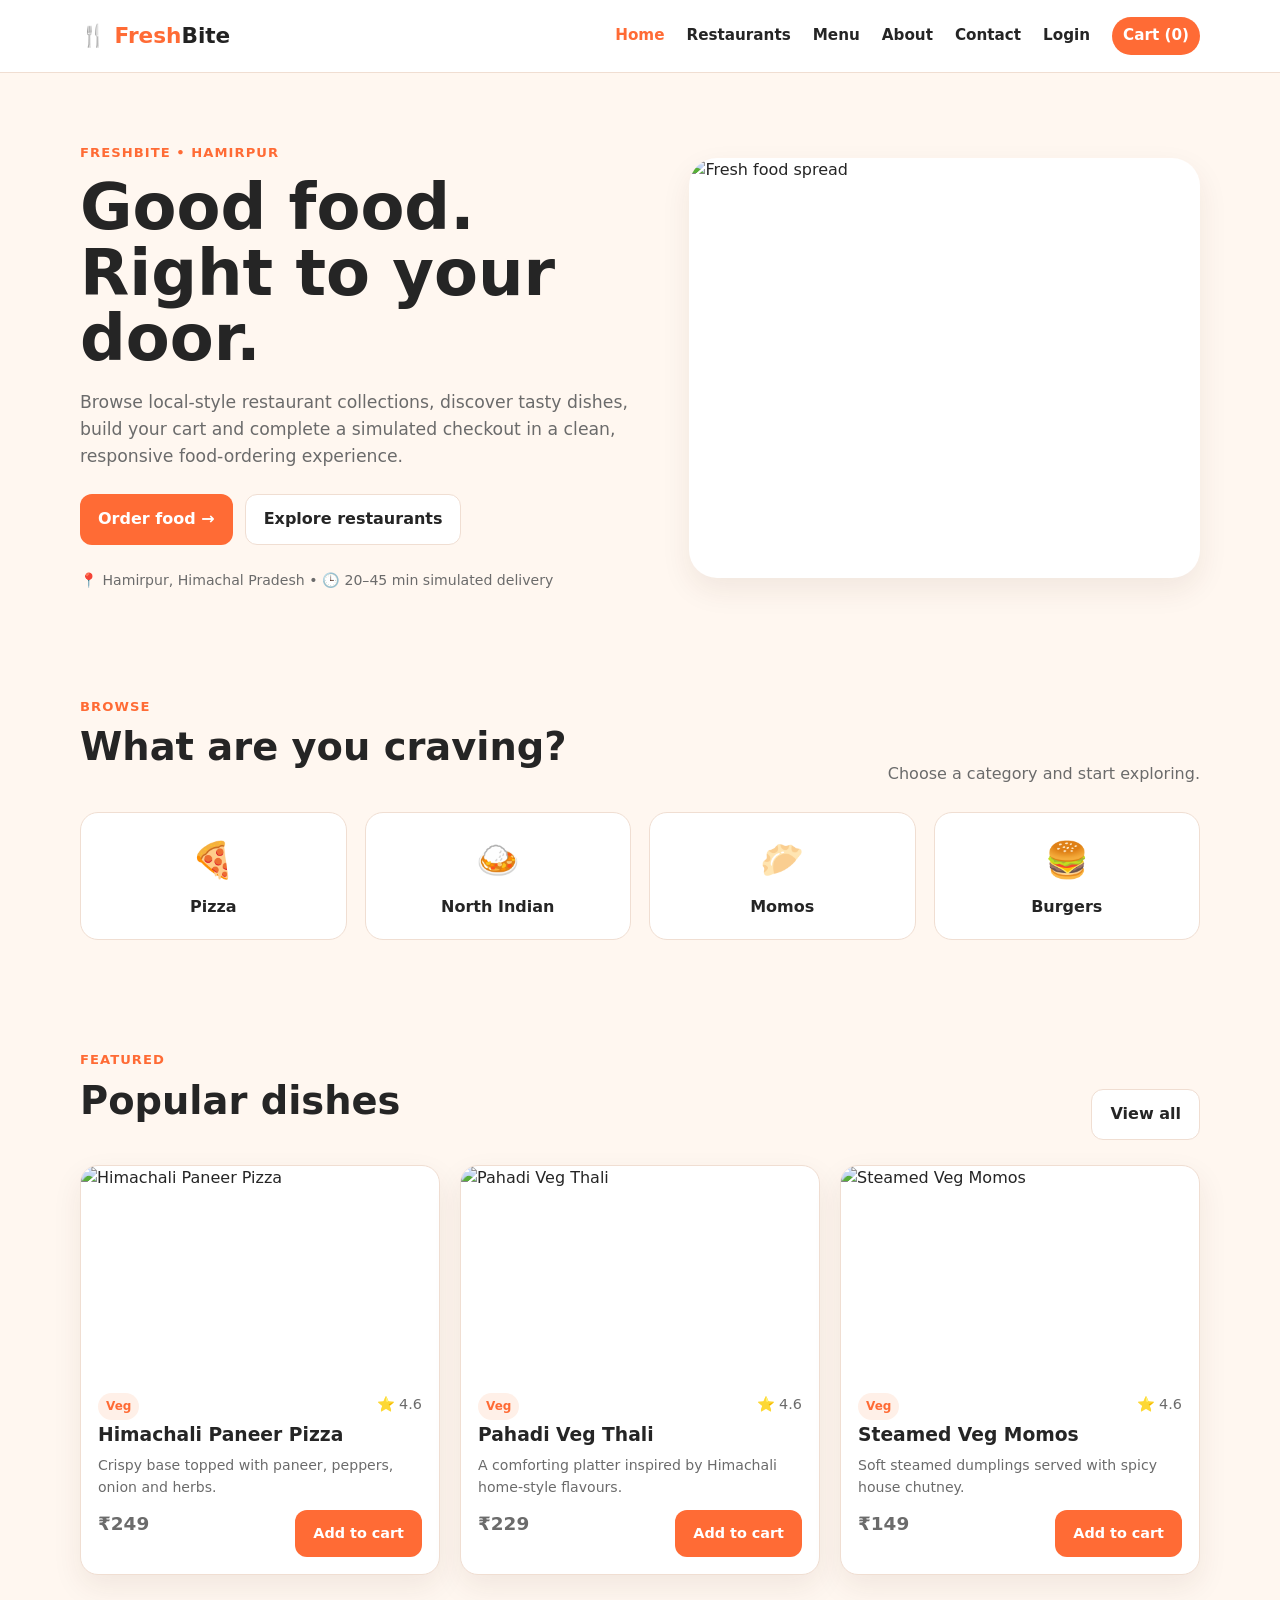
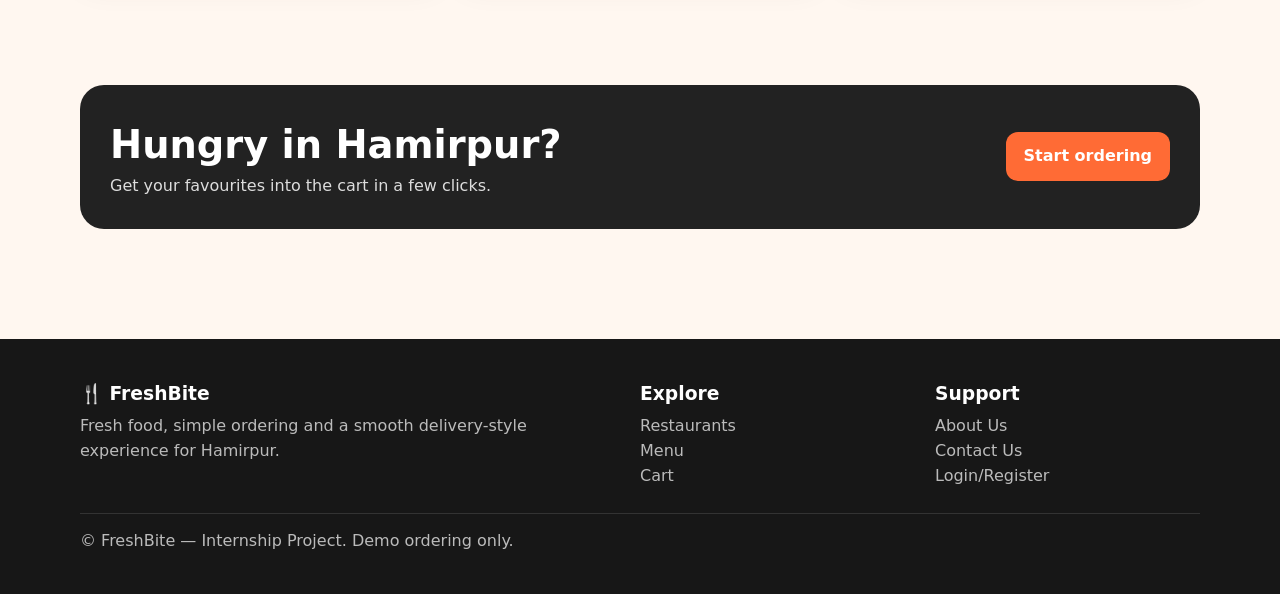
==== index.html @ 422125e4 "Add files via upload" ====
<!doctype html><html lang="en"><head><meta charset="utf-8"><meta name="viewport" content="width=device-width,initial-scale=1"><meta name="description" content="FreshBite online food ordering internship project for Hamirpur, Himachal Pradesh"><title>Home | FreshBite</title><link rel="stylesheet" href="style.css"></head><body><header><div class="container nav">
<a class="logo" href="index.html">🍴 Fresh<span>Bite</span></a>
<button class="menu-btn" aria-label="Menu">☰</button>
<nav class="navlinks">
<a class="active" href="index.html">Home</a>
<a class="" href="restaurants.html">Restaurants</a>
<a class="" href="menu.html">Menu</a>
<a class="" href="about.html">About</a>
<a class="" href="contact.html">Contact</a>
<a href="auth.html">Login</a>
<a class="cart-pill" href="cart.html">Cart (<span class="cart-count">0</span>)</a>
</nav></div></header><main><section class="hero"><div class="container hero-grid"><div><div class="eyebrow">FreshBite • Hamirpur</div><h1>Good food.<br>Right to your door.</h1><p class="lead">Browse local-style restaurant collections, discover tasty dishes, build your cart and complete a simulated checkout in a clean, responsive food-ordering experience.</p><div class="hero-actions"><a class="btn btn-primary" href="menu.html">Order food →</a><a class="btn btn-secondary" href="restaurants.html">Explore restaurants</a></div><p class="small">📍 Hamirpur, Himachal Pradesh • 🕒 20–45 min simulated delivery</p></div><div class="hero-card"><img src="https://images.unsplash.com/photo-1504674900247-0877df9cc836?auto=format&fit=crop&w=1200&q=85" alt="Fresh food spread"></div></div></section>
<section class="section"><div class="container"><div class="section-head"><div><div class="eyebrow">Browse</div><h2>What are you craving?</h2></div><p>Choose a category and start exploring.</p></div><div class="grid-4"><a class="category" href="menu.html"><div class="icon">🍕</div>Pizza</a><a class="category" href="menu.html"><div class="icon">🍛</div>North Indian</a><a class="category" href="menu.html"><div class="icon">🥟</div>Momos</a><a class="category" href="menu.html"><div class="icon">🍔</div>Burgers</a></div></div></section>
<section class="section"><div class="container"><div class="section-head"><div><div class="eyebrow">Featured</div><h2>Popular dishes</h2></div><a href="menu.html" class="btn btn-secondary">View all</a></div><div class="grid"><article class="card"><img src="https://images.unsplash.com/photo-1574071318508-1cdbab80d002?auto=format&fit=crop&w=900&q=80" alt="Himachali Paneer Pizza"><div class="card-body"><div class="meta"><span class="badge">Veg</span><span>⭐ 4.6</span></div><h3>Himachali Paneer Pizza</h3><p class="small">Crispy base topped with paneer, peppers, onion and herbs.</p><div class="meta" style="margin-top:12px"><span class="price">₹249</span><button class="btn btn-primary" onclick="addToCart('pizza')">Add to cart</button></div></div></article><article class="card"><img src="https://images.unsplash.com/photo-1546833999-b9f581a1996d?auto=format&fit=crop&w=900&q=80" alt="Pahadi Veg Thali"><div class="card-body"><div class="meta"><span class="badge">Veg</span><span>⭐ 4.6</span></div><h3>Pahadi Veg Thali</h3><p class="small">A comforting platter inspired by Himachali home-style flavours.</p><div class="meta" style="margin-top:12px"><span class="price">₹229</span><button class="btn btn-primary" onclick="addToCart('thali')">Add to cart</button></div></div></article><article class="card"><img src="https://images.unsplash.com/photo-1625220194771-7ebdea0b70b9?auto=format&fit=crop&w=900&q=80" alt="Steamed Veg Momos"><div class="card-body"><div class="meta"><span class="badge">Veg</span><span>⭐ 4.6</span></div><h3>Steamed Veg Momos</h3><p class="small">Soft steamed dumplings served with spicy house chutney.</p><div class="meta" style="margin-top:12px"><span class="price">₹149</span><button class="btn btn-primary" onclick="addToCart('momos')">Add to cart</button></div></div></article></div></div></section>
<section class="section"><div class="container"><div class="banner"><div><h2 style="margin:0">Hungry in Hamirpur?</h2><p>Get your favourites into the cart in a few clicks.</p></div><a class="btn btn-primary" href="menu.html">Start ordering</a></div></div></section></main><footer><div class="container footer-grid">
<div><h3>🍴 FreshBite</h3><p>Fresh food, simple ordering and a smooth delivery-style experience for Hamirpur.</p></div>
<div><h3>Explore</h3><p><a href="restaurants.html">Restaurants</a></p><p><a href="menu.html">Menu</a></p><p><a href="cart.html">Cart</a></p></div>
<div><h3>Support</h3><p><a href="about.html">About Us</a></p><p><a href="contact.html">Contact Us</a></p><p><a href="auth.html">Login/Register</a></p></div>
</div><div class="container" style="margin-top:25px;border-top:1px solid #333;padding-top:15px"><p>© <span id="year"></span> FreshBite — Internship Project. Demo ordering only.</p></div></footer><div id="toast" class="toast"></div><script src="app.js"></script></body></html>
---- style.css ----
:root{
  --primary:#ff6b35;
  --primary-dark:#e85b28;
  --cream:#fff7f0;
  --card:#ffffff;
  --text:#252525;
  --muted:#6b6b6b;
  --border:#f0ded2;
  --green:#2e8b57;
  --shadow:0 12px 30px rgba(80,40,20,.08);
}
*{box-sizing:border-box;margin:0;padding:0}
html{scroll-behavior:smooth}
body{font-family:Inter,system-ui,-apple-system,BlinkMacSystemFont,"Segoe UI",sans-serif;background:var(--cream);color:var(--text);line-height:1.55}
a{text-decoration:none;color:inherit}
img{max-width:100%;display:block}
button,input,select,textarea{font:inherit}
.container{width:min(1120px,92%);margin:auto}
header{position:sticky;top:0;z-index:50;background:rgba(255,255,255,.96);backdrop-filter:blur(12px);border-bottom:1px solid var(--border)}
.nav{height:72px;display:flex;align-items:center;justify-content:space-between;gap:20px}
.logo{font-weight:900;font-size:1.35rem;color:var(--primary)}
.logo span{color:#222}
.navlinks{display:flex;align-items:center;gap:22px;font-weight:700;font-size:.95rem}
.navlinks a:hover,.navlinks a.active{color:var(--primary)}
.menu-btn{display:none;border:0;background:none;font-size:1.7rem}
.cart-pill{background:var(--primary);color:white;padding:7px 11px;border-radius:999px;font-weight:800}
.hero{padding:70px 0 50px}
.hero-grid{display:grid;grid-template-columns:1.05fr .95fr;gap:45px;align-items:center}
.eyebrow{color:var(--primary);font-weight:900;text-transform:uppercase;letter-spacing:.08em;font-size:.82rem}
h1{font-size:clamp(2.4rem,5vw,4.7rem);line-height:1.02;margin:12px 0 18px}
h2{font-size:clamp(1.7rem,3vw,2.5rem);margin-bottom:10px}
h3{margin-bottom:6px}
.lead{font-size:1.08rem;color:var(--muted);max-width:650px}
.hero-actions{display:flex;gap:12px;flex-wrap:wrap;margin:25px 0}
.btn{border:0;border-radius:12px;padding:12px 18px;font-weight:800;cursor:pointer;display:inline-flex;align-items:center;justify-content:center;gap:8px}
.btn-primary{background:var(--primary);color:white}
.btn-primary:hover{background:var(--primary-dark)}
.btn-secondary{background:white;border:1px solid var(--border)}
.btn-danger{background:#fee2e2;color:#991b1b}
.hero-card{border-radius:28px;overflow:hidden;box-shadow:var(--shadow);background:white}
.hero-card img{height:420px;width:100%;object-fit:cover}
.section{padding:55px 0}
.section-head{display:flex;align-items:end;justify-content:space-between;gap:20px;margin-bottom:25px}
.section-head p{color:var(--muted)}
.grid{display:grid;grid-template-columns:repeat(3,1fr);gap:20px}
.grid-4{display:grid;grid-template-columns:repeat(4,1fr);gap:18px}
.card{background:var(--card);border:1px solid var(--border);border-radius:18px;overflow:hidden;box-shadow:var(--shadow)}
.card-body{padding:17px}
.card img{width:100%;height:210px;object-fit:cover}
.meta{display:flex;justify-content:space-between;gap:8px;color:var(--muted);font-size:.9rem}
.price{font-weight:900;font-size:1.15rem}
.badge{display:inline-block;padding:4px 8px;border-radius:999px;font-size:.75rem;font-weight:900;background:#fff0e8;color:var(--primary)}
.badge.green{background:#eaf7ef;color:var(--green)}
.category{padding:20px;text-align:center;background:white;border:1px solid var(--border);border-radius:18px;font-weight:800}
.category .icon{font-size:2.2rem;margin-bottom:7px}
.banner{background:#222;color:white;border-radius:24px;padding:30px;display:flex;justify-content:space-between;align-items:center;gap:25px}
.banner p{color:#ddd}
.page-title{padding:55px 0 30px}
.filters{display:flex;gap:10px;flex-wrap:wrap;margin-bottom:25px}
.filters input,.filters select,.form-control{width:100%;padding:12px 13px;border:1px solid var(--border);border-radius:10px;background:white;outline:none}
.filters input{max-width:340px}
.filter-btn{border:1px solid var(--border);background:white;border-radius:999px;padding:9px 14px;cursor:pointer;font-weight:700}
.filter-btn.active{background:var(--primary);color:white;border-color:var(--primary)}
.form-grid{display:grid;grid-template-columns:1fr 1fr;gap:16px}
.form-group{display:flex;flex-direction:column;gap:6px}
.form-group.full{grid-column:1/-1}
label{font-weight:800}
textarea.form-control{min-height:110px;resize:vertical}
.product-layout{display:grid;grid-template-columns:1fr 1fr;gap:35px;align-items:start}
.product-image{border-radius:22px;overflow:hidden;background:white}
.product-image img{width:100%;height:520px;object-fit:cover}
.product-info{padding:10px 0}
.rating{color:#f59e0b;font-weight:900}
.checklist{list-style:none;display:grid;gap:10px;margin:18px 0}
.checklist li:before{content:"✓";color:var(--green);font-weight:900;margin-right:10px}
.cart-layout{display:grid;grid-template-columns:1.4fr .8fr;gap:25px;align-items:start}
.cart-item{display:grid;grid-template-columns:90px 1fr auto;gap:15px;align-items:center;padding:16px;border-bottom:1px solid var(--border)}
.cart-item img{width:90px;height:75px;border-radius:12px;object-fit:cover}
.qty{display:flex;align-items:center;gap:8px;margin-top:8px}
.qty button{border:1px solid var(--border);background:white;border-radius:8px;width:30px;height:30px;cursor:pointer}
.summary{background:white;border:1px solid var(--border);border-radius:18px;padding:20px;box-shadow:var(--shadow)}
.summary-row{display:flex;justify-content:space-between;margin:10px 0;color:var(--muted)}
.summary-row.total{font-size:1.2rem;color:var(--text);font-weight:900;border-top:1px solid var(--border);padding-top:14px}
.empty{text-align:center;padding:55px 20px;color:var(--muted)}
footer{background:#171717;color:white;padding:40px 0;margin-top:55px}
.footer-grid{display:grid;grid-template-columns:2fr 1fr 1fr;gap:30px}
footer p,footer a{color:#bbb}
.small{font-size:.88rem;color:var(--muted)}
.notice{padding:14px 16px;border-radius:12px;background:#fff1e8;border:1px solid #ffd0ba;color:#9b4d2c;margin:15px 0}
.toast{position:fixed;right:20px;bottom:20px;background:#222;color:white;padding:13px 16px;border-radius:12px;box-shadow:var(--shadow);display:none;z-index:100}
.toast.show{display:block}
.table{width:100%;border-collapse:collapse;background:white;border-radius:16px;overflow:hidden}
.table th,.table td{padding:13px;border-bottom:1px solid var(--border);text-align:left}
.table th{background:#fff0e8}
.hero-mini{padding:30px 0}
.feature-list{display:grid;grid-template-columns:repeat(2,1fr);gap:15px;margin-top:20px}
.feature{background:white;border:1px solid var(--border);border-radius:15px;padding:16px}
.map-box{min-height:300px;background:#ffe6d8;border-radius:20px;display:grid;place-items:center;text-align:center;padding:25px}
@media(max-width:850px){
 .navlinks{display:none;position:absolute;top:72px;left:0;right:0;background:white;border-bottom:1px solid var(--border);padding:18px;flex-direction:column;align-items:flex-start}
 .navlinks.open{display:flex}
 .menu-btn{display:block}
 .hero-grid,.product-layout,.cart-layout{grid-template-columns:1fr}
 .hero-card img{height:330px}
 .grid,.grid-4{grid-template-columns:repeat(2,1fr)}
 .footer-grid{grid-template-columns:1fr}
}
@media(max-width:560px){
 .grid,.grid-4,.form-grid,.feature-list{grid-template-columns:1fr}
 h1{font-size:2.6rem}
 .hero{padding-top:35px}
 .section{padding:38px 0}
 .cart-item{grid-template-columns:65px 1fr}
 .cart-item .line-total{grid-column:2}
 .cart-item img{width:65px;height:60px}
}
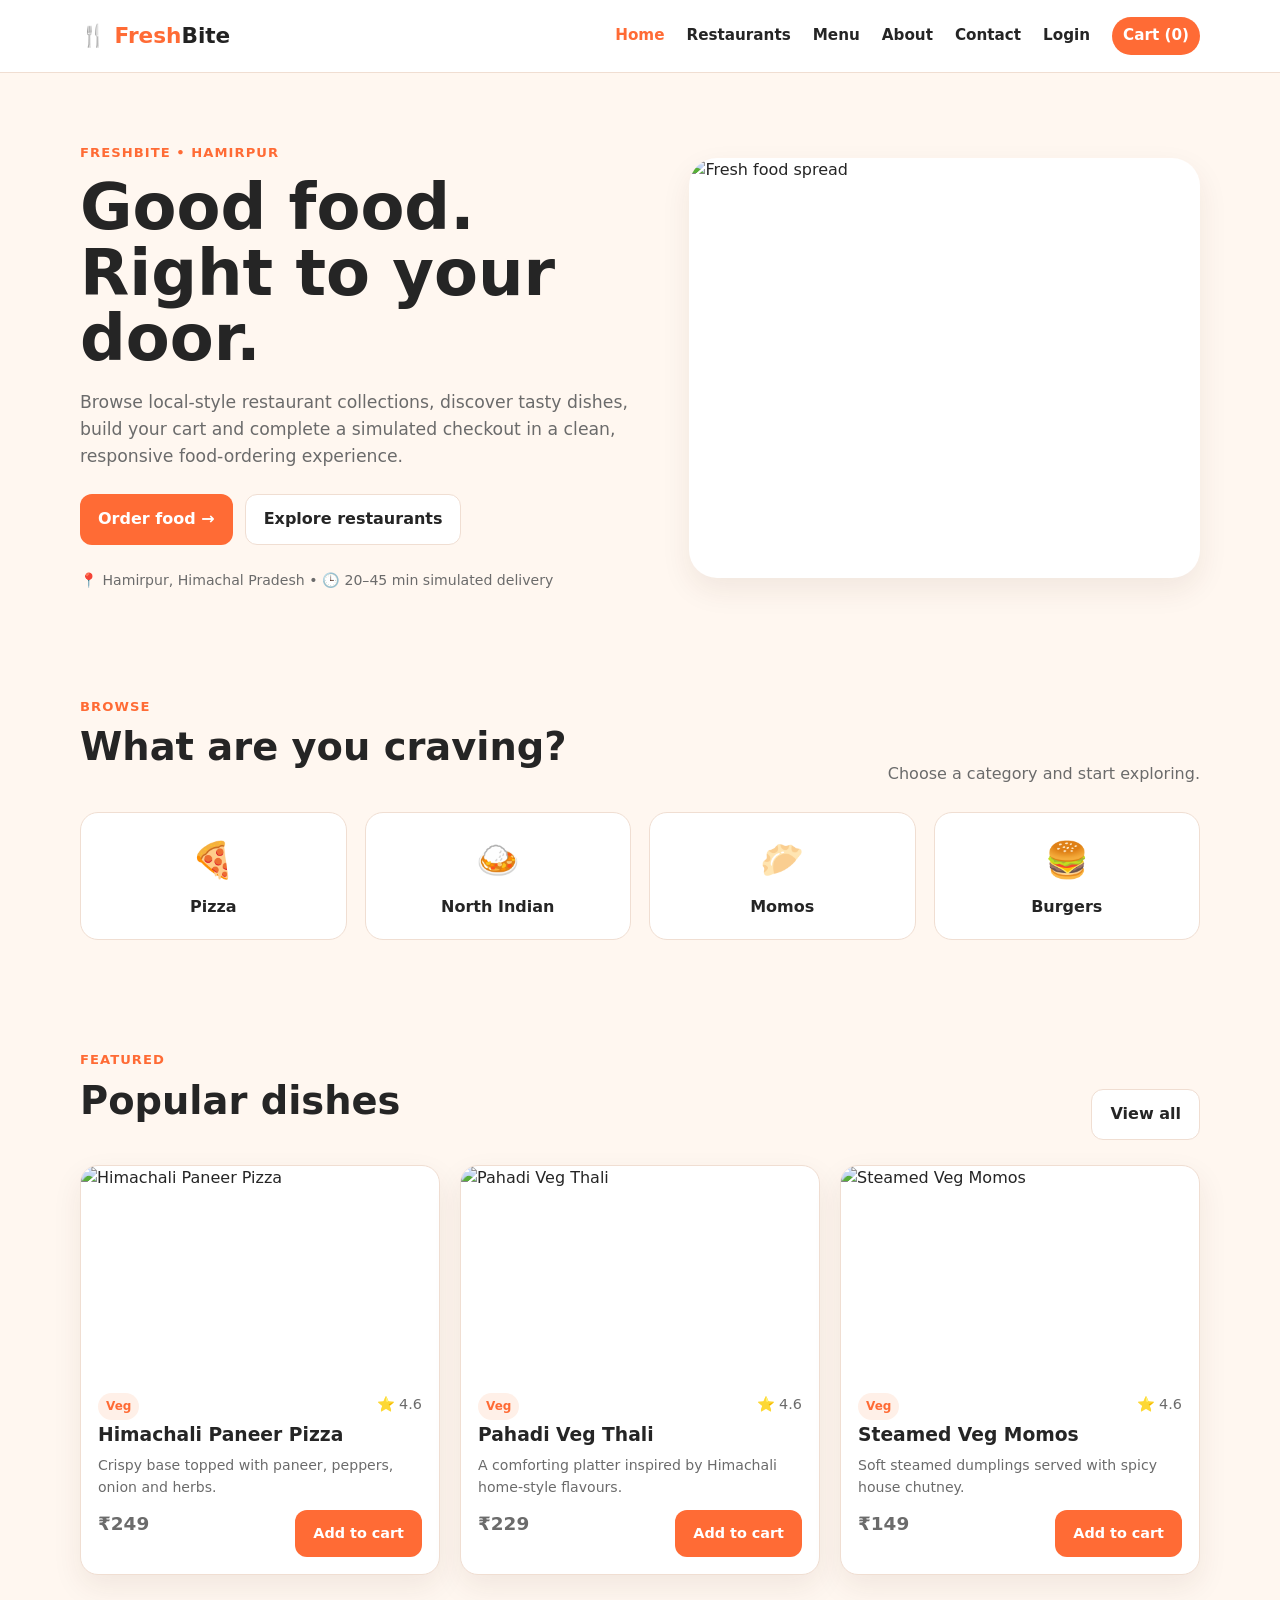
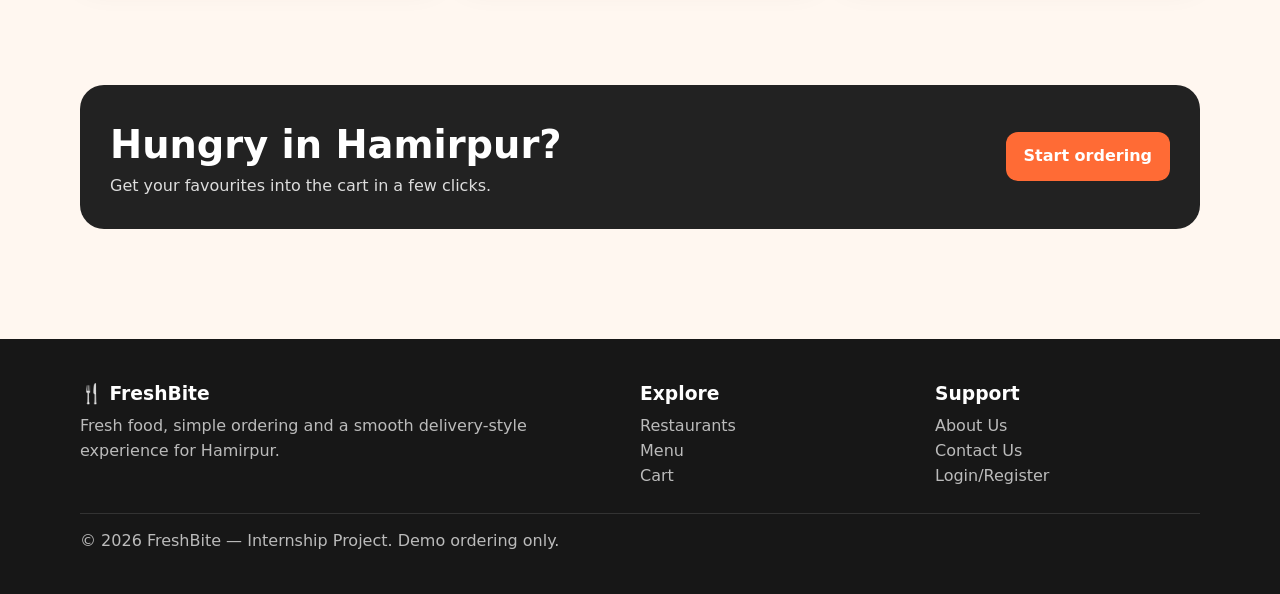
==== commit f4d3191d: "Fix footer duplication and version app.js Updated footer content and added versioning to app.js scri" ====
--- a/index.html
+++ b/index.html
@@ -16,4 +16,4 @@
 <div><h3>🍴 FreshBite</h3><p>Fresh food, simple ordering and a smooth delivery-style experience for Hamirpur.</p></div>
 <div><h3>Explore</h3><p><a href="restaurants.html">Restaurants</a></p><p><a href="menu.html">Menu</a></p><p><a href="cart.html">Cart</a></p></div>
 <div><h3>Support</h3><p><a href="about.html">About Us</a></p><p><a href="contact.html">Contact Us</a></p><p><a href="auth.html">Login/Register</a></p></div>
-</div><div class="container" style="margin-top:25px;border-top:1px solid #333;padding-top:15px"><p>© <span id="year"></span> FreshBite — Internship Project. Demo ordering only.</p></div></footer><div id="toast" class="toast"></div><script src="app.js"></script></body></html>+</div><div class="container" style="margin-top:25px;border-top:1px solid #333;padding-top:15px"><p>© <span id="year"></span> FreshBite — Internship Project. Demo ordering only.</p></div></footer><div id="toast" class="toast"></div><script src="app.js?v=2"></script></script></body></html>
